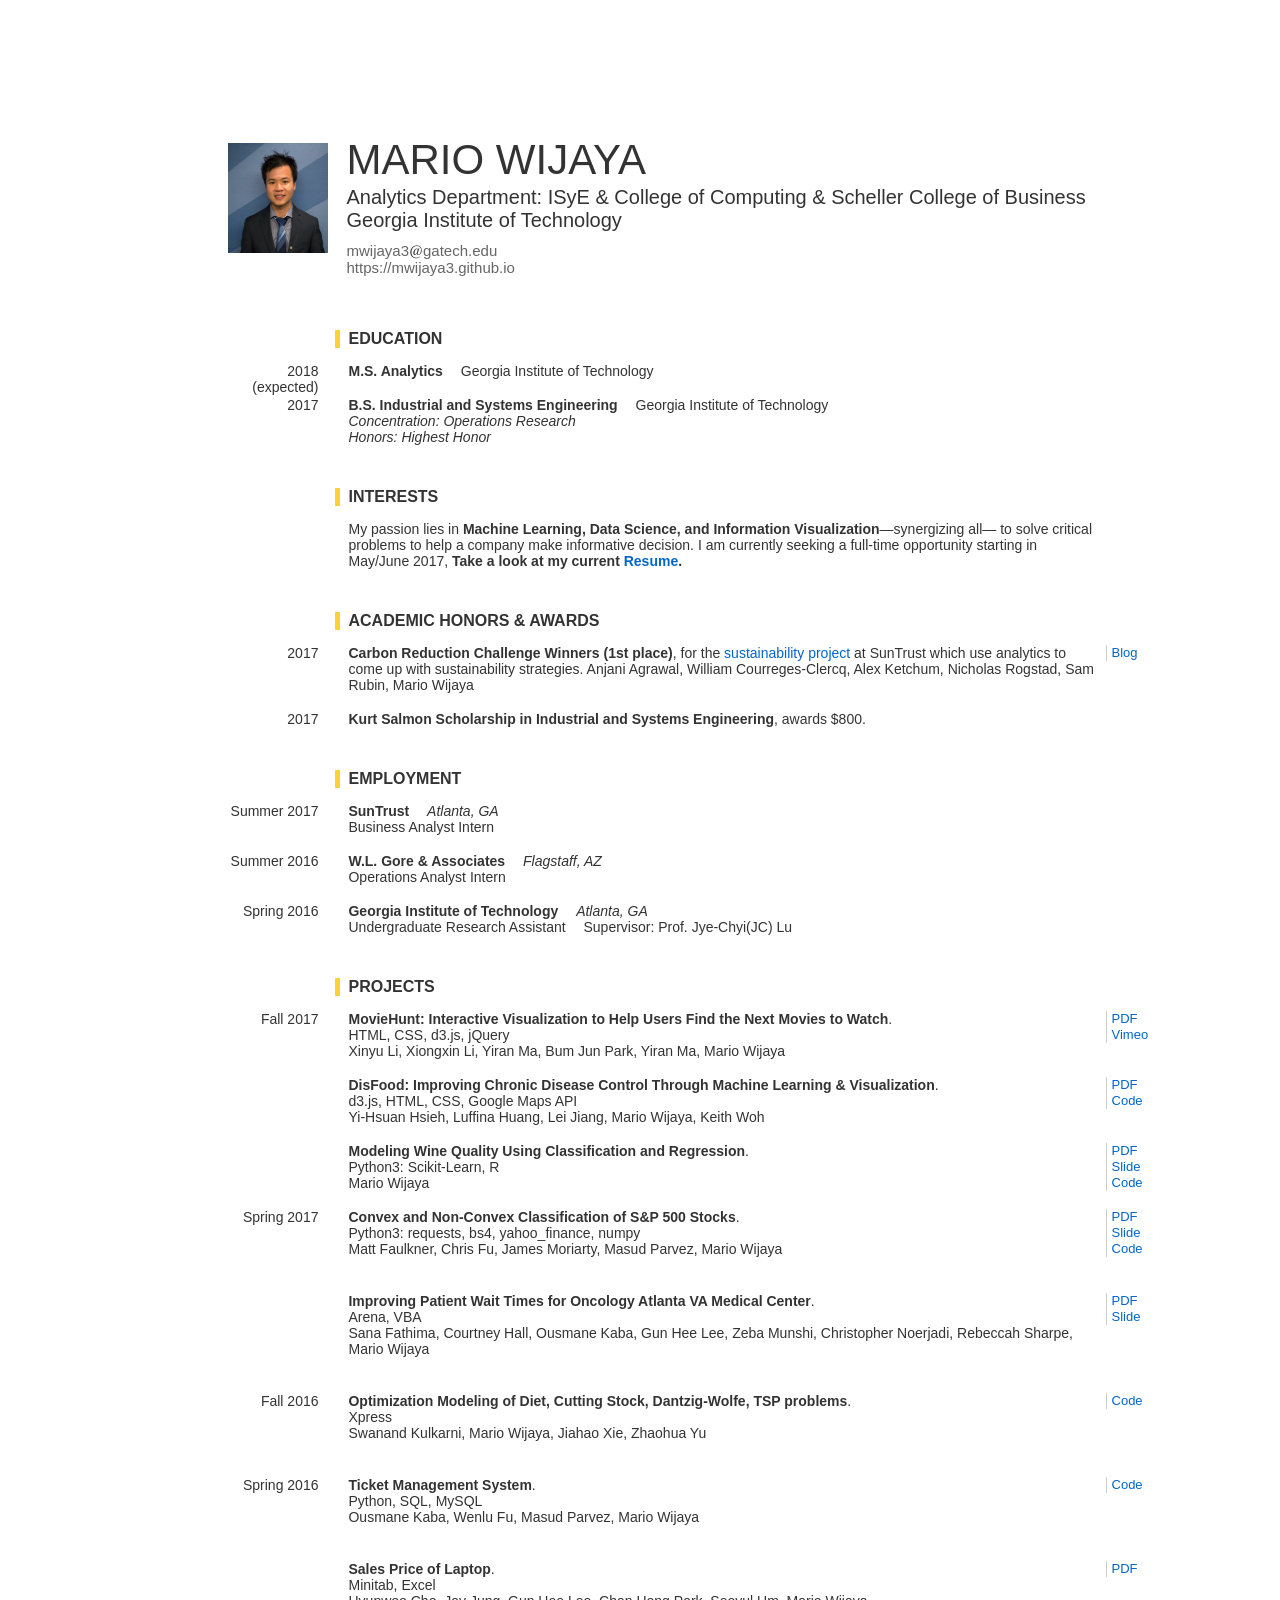
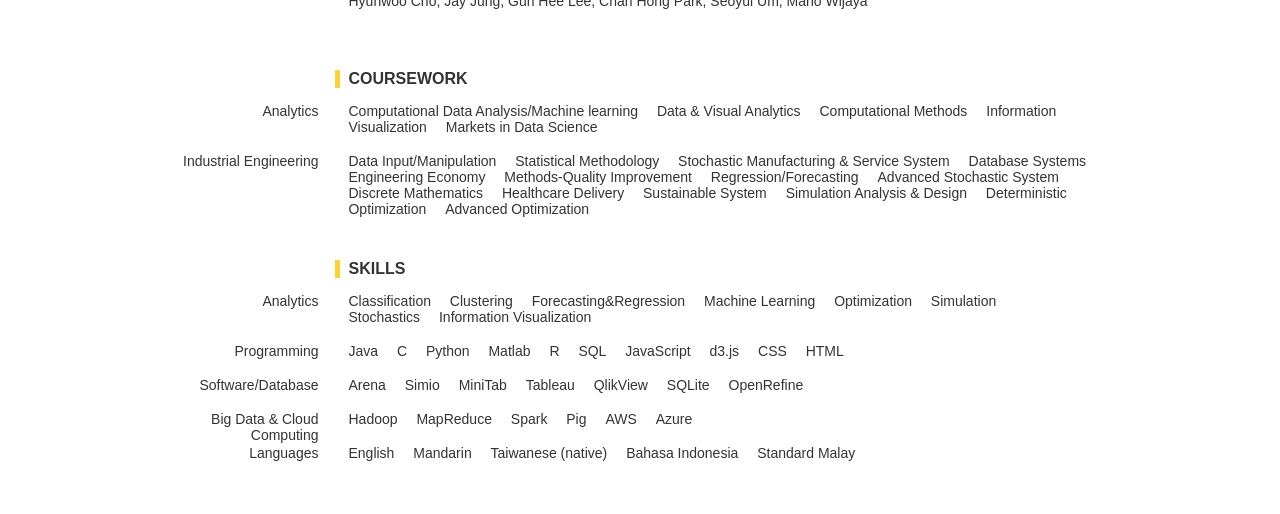
==== index.html @ 20cf36c2 "update" ====
<!DOCTYPE html PUBLIC "-//W3C//DTD XHTML 1.0 Transitional//EN" "http://www.w3.org/TR/xhtml1/DTD/xhtml1-transitional.dtd">
<!-- saved from url=(0032)http://www.cs.cmu.edu/~dchau/cv/ -->
<html xmlns="http://www.w3.org/1999/xhtml"><head><meta http-equiv="Content-Type" content="text/html; charset=UTF-8">

<title>Mario's CV</title>
<link rel="stylesheet" type="text/css" href="./Mario&#39;s CV_files/reset-min.css">
<link href="./Mario&#39;s CV_files/cv.css" rel="stylesheet" type="text/css">
<link rel="stylesheet" href="./Mario&#39;s CV_files/cv_print.css" type="text/css" media="print">
<style id="style-1-cropbar-clipper">/* Copyright 2014 Evernote Corporation. All rights reserved. */
.en-markup-crop-options {
    top: 18px !important;
    left: 50% !important;
    margin-left: -100px !important;
    width: 200px !important;
    border: 2px rgba(255,255,255,.38) solid !important;
    border-radius: 4px !important;
}

.en-markup-crop-options div div:first-of-type {
    margin-left: 0px !important;
}
</style></head>

<body>
<div id="cv_main">
  <div style="height:260px; position:relative;"> <img src="./Mario&#39;s CV_files/mario.jpg" width="100" height="110" style="position:absolute; left: 50px; top: 103px;"> <span style="font-size:42px; text-transform:uppercase; display:block; position:absolute; left: 168px; top: 96px;"> Mario Wijaya </span>
    <!--<div style="padding-left:6px; border-left: 1px #b2b2b2 solid; position:absolute; top: 105px; left: 429px; font-size:14px"><span style="color:#b2b2b2;">Legal name:</span><br>
    <span style="color:#666">Duen Horng Chau</span></div>-->
    <div style="font-size:20px; position:absolute; left: 168px; top: 146px;">
    Analytics Department: ISyE &amp; College of Computing &amp; Scheller College of Business<br>
        Georgia Institute of Technology<br>
        </div>
      <div style="font-size:15px; position:absolute; left: 168px; top: 202px; color:#666;">
      mwijaya3<img class="at" src="./Mario&#39;s CV_files/a.gif" width="14" height="14">gatech.edu <br>
      <a href="https://mwijaya3.github.io" style="text-decoration: none; color:#666;">https://mwijaya3.github.io</a>
    </div>
  </div>

  <h1>Education</h1>
  <ol>
    <li> <span class="left">2018<br>
      (expected)</span> <strong>M.S. Analytics</strong><span class="space"> </span>Georgia Institute of Technology<br>
    <li> <span class="left">2017</span> <strong>B.S. Industrial and Systems Engineering <span class="space"> </span></strong>Georgia Institute of Technology<br>
      <em>Concentration: Operations Research</em><br>
      <em>Honors: Highest Honor</em>
    </li>

  </ol>


    <h1>Interests</h1>
  <ol>
    <li>My passion lies in <strong>Machine Learning, Data Science, and Information Visualization</strong>—synergizing all— to solve critical problems to help a company make informative decision. I am currently seeking a full-time opportunity starting in May/June 2017, <strong> Take a look at my current <a href="./Mario&#39;s CV_files/Wijaya_Mario_Resume.pdf" target="_blank">Resume</a>.</strong></li>
  </ol>

  <h1>ACADEMIC Honors &amp; Awards</h1>
<ol>
<li><span class="left">2017</span>
  <div class="paper_links"> <a href="https://www.scheller.gatech.edu/centers-initiatives/ray-c-anderson-center-for-sustainable-business/blog/posts/9-7-17_Unlocking-Sustainability-Through-Analytics-at-SunTrust.html" target="_blank">Blog</a><br></div>
  <strong>Carbon Reduction Challenge Winners (1st place)</strong>, for the <a href="http://www.raycandersonfoundation.org/articles/carbon-reduction-challenge-winners-announced-at-georgia-tech" target="_blank">sustainability project</a> at SunTrust which use analytics to come up with sustainability strategies. Anjani Agrawal, William Courreges-Clercq, Alex Ketchum, Nicholas Rogstad, Sam Rubin, Mario Wijaya </li>
<li><span class="left">2017</span><strong>Kurt Salmon Scholarship in Industrial and Systems Engineering</strong>,  awards $800.</li>
</ol>


  <h1>Employment</h1>
  <ol>
    <li><span class="left">Summer 2017</span><strong>SunTrust</strong><span class="space"> </span><em>Atlanta, GA</em><br>
      Business Analyst Intern</li>
    <li><span class="left">Summer 2016</span><strong>W.L. Gore & Associates</strong><span class="space"> </span> <em>Flagstaff, AZ</em><br>
      Operations Analyst Intern</li>
    <li><span class="left">Spring 2016</span><strong>Georgia Institute of Technology</strong><span class="space"> </span><em>Atlanta, GA</em><br>
      Undergraduate Research Assistant<span class="space"> </span>Supervisor: Prof. Jye-Chyi(JC) Lu</li>
  </ol>

  <h1> Projects</h1>
  <ol>

    <li><span class="left">Fall 2017</span>
      <div class="paper_links"> <a href="./Mario&#39;s CV_files/MovieHunt.pdf" target="_blank">PDF</a><br>
        <a href="https://vimeo.com/246214106" target="_blank">Vimeo</a> </div>
      <strong>MovieHunt: Interactive Visualization to Help Users Find the Next Movies to Watch</strong>.<br>HTML, CSS, d3.js, jQuery<br>
      Xinyu Li, Xiongxin Li, Yiran Ma, Bum Jun Park, Yiran Ma, Mario Wijaya </li>
    <li>
      <div class="paper_links"> <a href="./Mario&#39;s CV_files/DisFood.pdf" target="_blank">PDF</a><br>
        <a href="https://github.com/mwijaya3/DisFood" target="_blank">Code</a> </div>
      <strong>DisFood: Improving Chronic Disease Control Through Machine Learning &amp; Visualization</strong>.<br> d3.js, HTML, CSS, Google Maps API<br>
      Yi-Hsuan Hsieh, Luffina Huang, Lei Jiang, Mario Wijaya, Keith Woh</li>
    <li>
      <div class="paper_links"> <a href="./Mario&#39;s CV_files/WineQuality.pdf" target="_blank">PDF</a><br>
      <a href="./Mario&#39;s CV_files/Wine_Slides.pdf" target="_blank">Slide</a><br>
      <a href="https://github.com/mwijaya3/Wine_Quality" target="_blank">Code</a> </div>
      <strong>Modeling Wine Quality Using Classification and Regression</strong>. <br>
      Python3: Scikit-Learn, R<br>
      Mario Wijaya</li>
    <li><span class="left">Spring 2017</span>
      <div class="paper_links"> <a href="./Mario&#39;s CV_files/SP500.pdf" target="_blank">PDF</a><br>
        <a href="./Mario&#39;s CV_files/SP500_Slides.pdf" target="_blank">Slide</a><br>
        <a href="https://github.com/mwijaya3/SP_500" target="_blank">Code</a> </div>
      <strong>Convex and Non-Convex Classification of S&amp;P 500 Stocks</strong>.<br>Python3: requests, bs4, yahoo_finance, numpy<br>
      Matt Faulkner, Chris Fu, James Moriarty, Masud Parvez, Mario Wijaya </li>
    <li>
    <li>
      <div class="paper_links"> <a href="./Mario&#39;s CV_files/VAMC.pdf" target="_blank">PDF</a><br>
       <a href="./Mario&#39;s CV_files/VAMC_Slides.pdf" target="_blank">Slide</a></div>
      <strong>Improving Patient Wait Times for Oncology Atlanta VA Medical Center</strong>.<br>Arena, VBA<br>
      Sana Fathima, Courtney Hall, Ousmane Kaba, Gun Hee Lee, Zeba Munshi, Christopher Noerjadi, Rebeccah Sharpe, Mario Wijaya </li>
    <li>
    <li><span class="left">Fall 2016</span>
      <div class="paper_links"> <a href="https://github.com/mwijaya3/Deterministic_Optimization" target="_blank">Code</a><br></div>
      <strong>Optimization Modeling of Diet, Cutting Stock, Dantzig-Wolfe, TSP problems</strong>.<br>Xpress<br>
      Swanand Kulkarni, Mario Wijaya, Jiahao Xie, Zhaohua Yu</li>
    <li>
    <li><span class="left">Spring 2016</span>
      <div class="paper_links"> <a href="https://github.com/mwijaya3/Train_Database" target="_blank">Code</a><br></div>
      <strong>Ticket Management System</strong>.<br>Python, SQL, MySQL<br>
      Ousmane Kaba, Wenlu Fu, Masud Parvez, Mario Wijaya</li>
    <li>
    <li>
      <div class="paper_links"> <a href="./Mario&#39;s CV_files/Regression_Report.pdf" target="_blank">PDF</a><br></div>
      <strong>Sales Price of Laptop</strong>.<br>Minitab, Excel<br>
      Hyunwoo Cho, Jay Jung, Gun Hee Lee, Chan Hong Park, Seoyul Um, Mario Wijaya
      </li>
    <li>
  </ol>

  <h1>Coursework</h1>
  <ol>
  <li><span class="left">Analytics</span>
    <ul class="flat">
  	<li>Computational Data Analysis/Machine learning</li>
    <li>Data &amp; Visual Analytics</li>
    <li>Computational Methods</li>
    <li>Information Visualization</li>
    <li>Markets in Data Science</li>
  	</ul>
    </li>
    <li><span class="left">Industrial Engineering</span>
      <ul class="flat">
    <li>Data Input/Manipulation</li>
    <li>Statistical Methodology</li>
    <li>Stochastic Manufacturing &amp; Service System</li>
    <li>Database Systems</li>
    <li>Engineering Economy</li>
    <li>Methods-Quality Improvement</li>
    <li>Regression/Forecasting</li>
    <li>Advanced Stochastic System</li>
    <li>Discrete Mathematics</li>
    <li>Healthcare Delivery</li>
    <li>Sustainable System</li>
    <li>Simulation Analysis &amp; Design</li>
    <li>Deterministic Optimization</li>
    <li>Advanced Optimization</li>
  	</ul>
    </li>
  </ol>
  <h1>Skills</h1>
  <ol>
    <li><span class="left">Analytics</span>
      <ul class="flat">
        <li>Classification</li>
        <li>Clustering</li>
        <li>Forecasting&amp;Regression</li>
        <li>Machine Learning</li>
        <li>Optimization</li>
        <li>Simulation</li>
        <li>Stochastics</li>
        <li>Information Visualization</li>
      </ul>
    </li>
    <li><span class="left">Programming</span>
      <ul class="flat">
        <li>Java</li>
        <li>C</li>
        <li>Python</li>
        <li>Matlab</li>
        <li>R</li>
        <li>SQL</li>
        <li>JavaScript</li>
        <li>d3.js</li>
        <li>CSS</li>
        <li>HTML</li>
      </ul>
    </li><li><span class="left">Software/Database</span>
      <ul class="flat">
        <li>Arena</li>
        <li>Simio</li>
        <li>MiniTab</li>
        <li>Tableau</li>
        <li>QlikView</li>
        <li>SQLite</li>
        <li>OpenRefine</li>
      </ul>
     </li><li><span class="left">Big Data &amp; Cloud Computing</span>
      <ul class="flat">
        <li>Hadoop</li>
        <li>MapReduce</li>
        <li>Spark</li>
        <li>Pig</li>
        <li>AWS</li>
        <li>Azure</li>
      </ul>
    </li><li><span class="left">Languages</span>
      <ul class="flat">
        <li>English</li>
        <li>Mandarin</li>
        <li>Taiwanese (native)</li>
        <li>Bahasa Indonesia</li>
        <li>Standard Malay</li>
      </ul>
    </li>
  </ol>

</div>


</body></html>
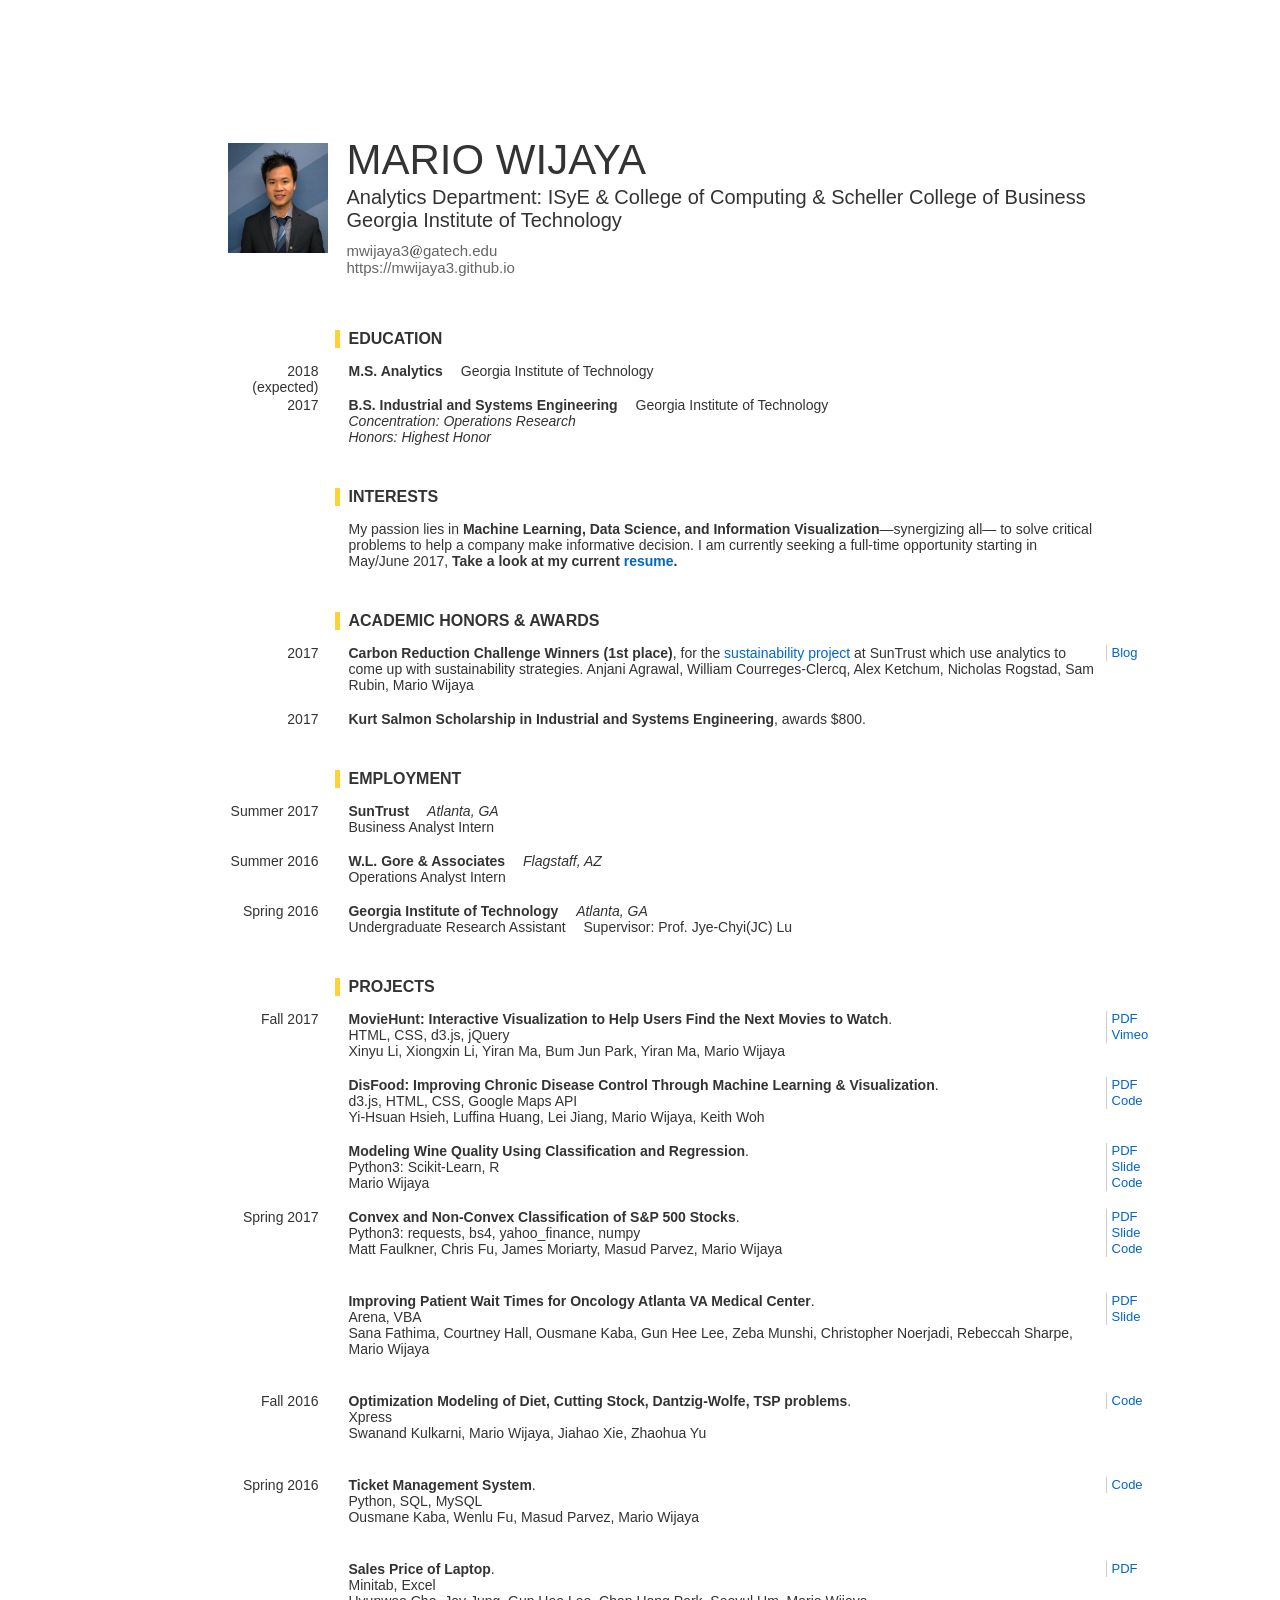
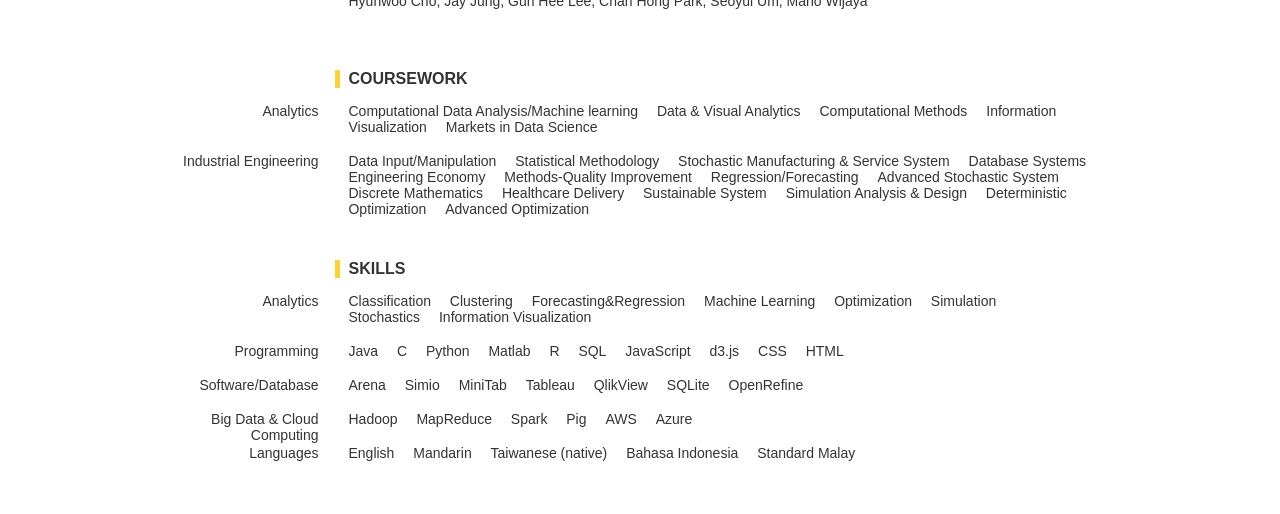
==== commit 82af2fe4: "update" ====
--- a/index.html
+++ b/index.html
@@ -50,7 +50,7 @@
 
     <h1>Interests</h1>
   <ol>
-    <li>My passion lies in <strong>Machine Learning, Data Science, and Information Visualization</strong>—synergizing all— to solve critical problems to help a company make informative decision. I am currently seeking a full-time opportunity starting in May/June 2017, <strong> Take a look at my current <a href="./Mario&#39;s CV_files/Wijaya_Mario_Resume.pdf" target="_blank">Resume</a>.</strong></li>
+    <li>My passion lies in <strong>Machine Learning, Data Science, and Information Visualization</strong>—synergizing all— to solve critical problems to help a company make informative decision. I am currently seeking a full-time opportunity starting in May/June 2017, <strong> Take a look at my current <a href="./Mario&#39;s CV_files/Wijaya_Mario_Resume.pdf" target="_blank">resume</a>.</strong></li>
   </ol>
 
   <h1>ACADEMIC Honors &amp; Awards</h1>
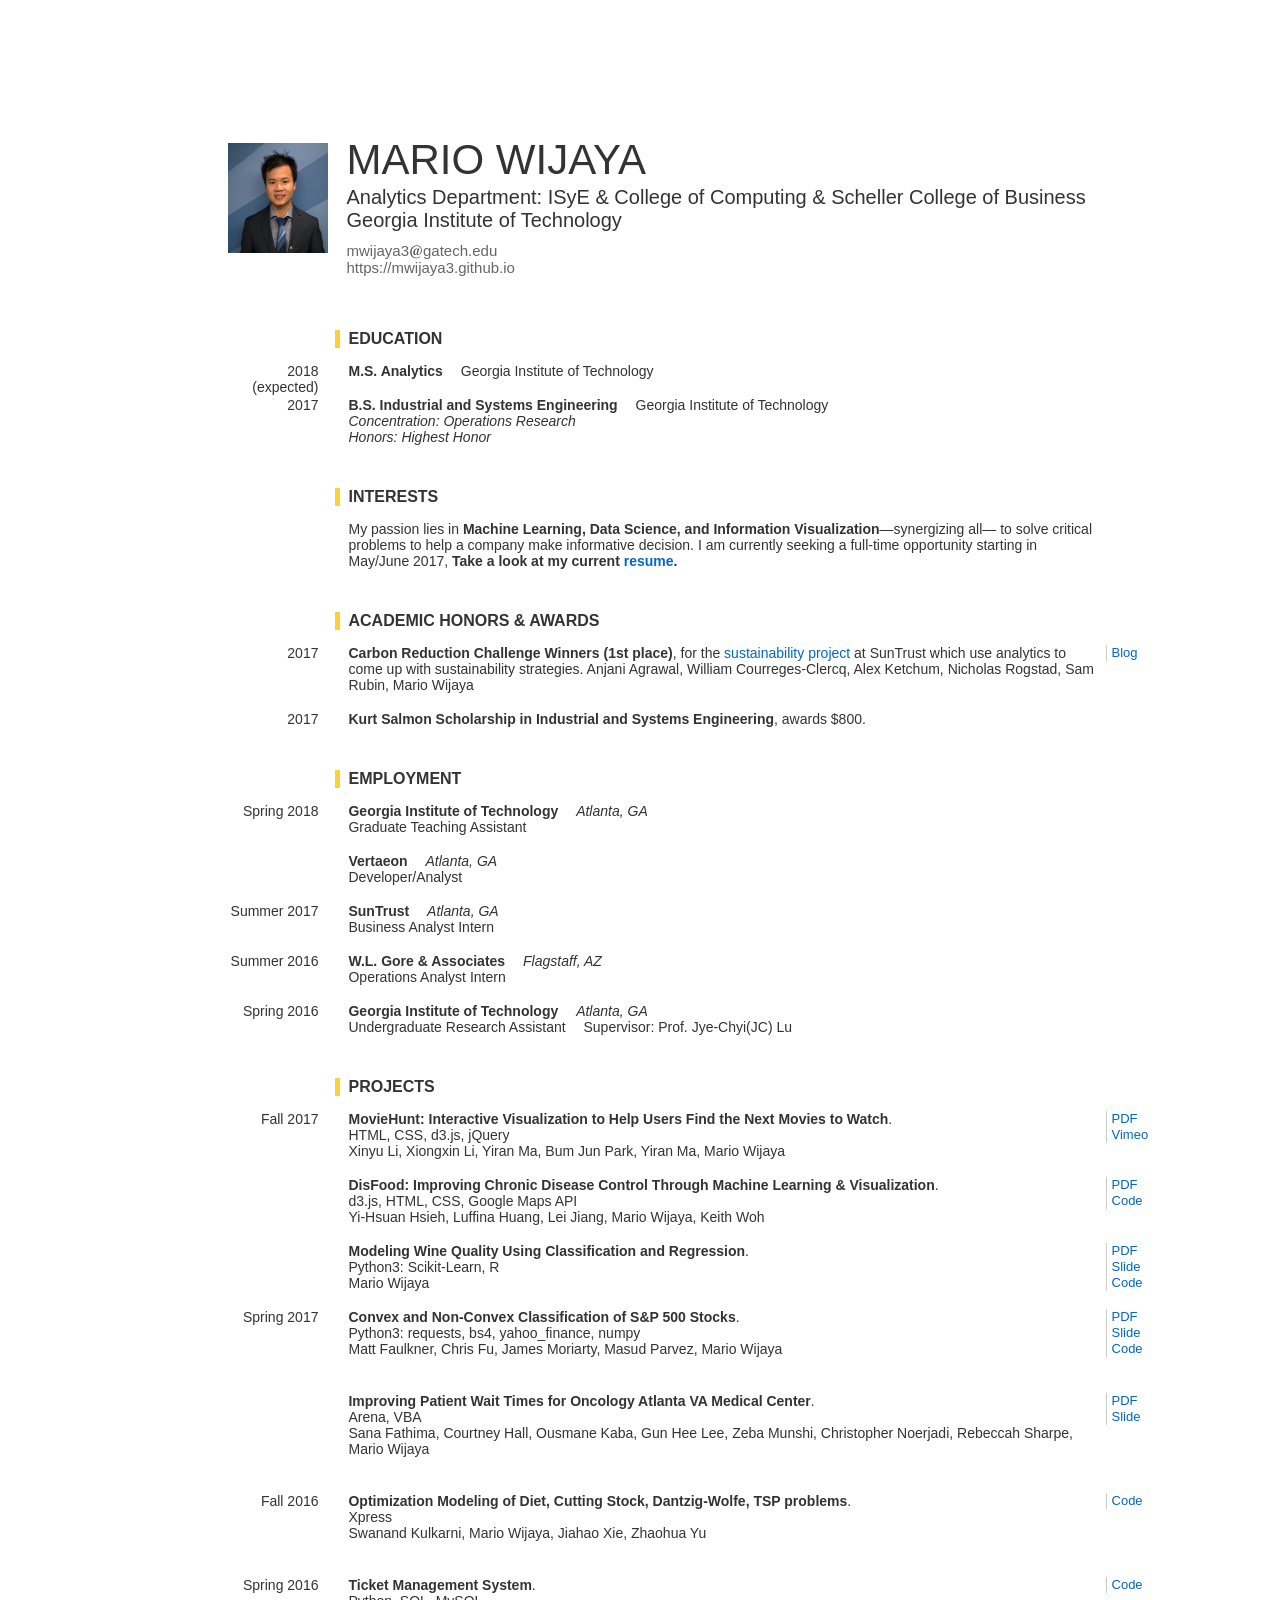
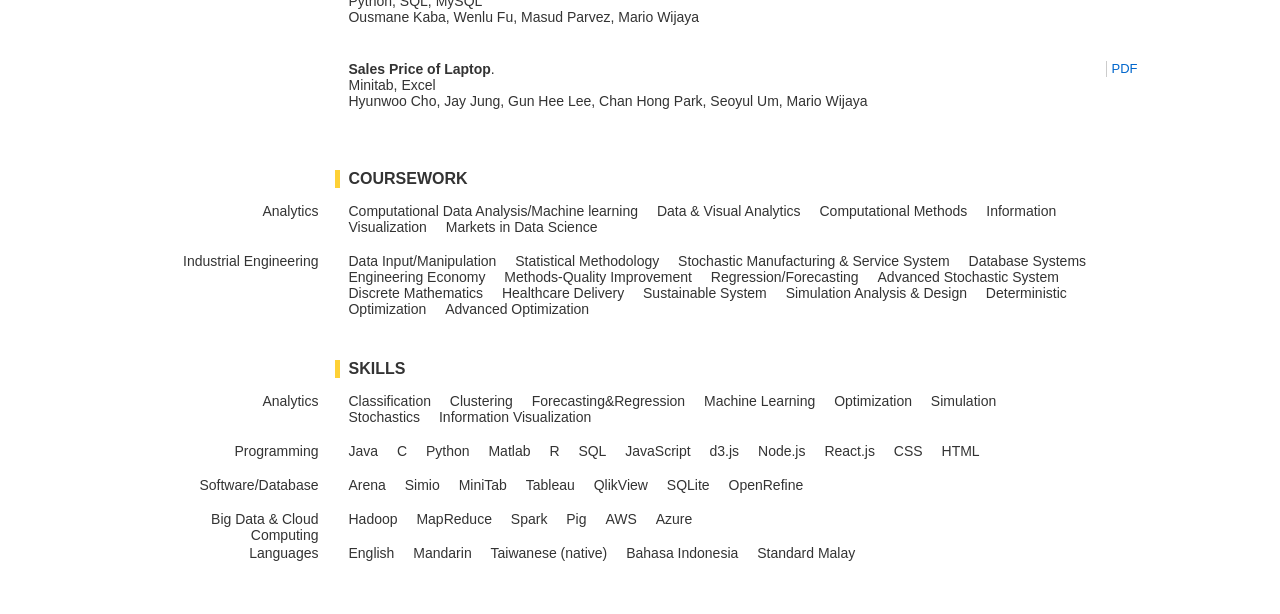
==== commit 310baaa1: "update" ====
--- a/index.html
+++ b/index.html
@@ -64,6 +64,10 @@
 
   <h1>Employment</h1>
   <ol>
+    <li><span class="left">Spring 2018</span><strong>Georgia Institute of Technology</strong><span class="space"> </span><em>Atlanta, GA</em><br>
+      Graduate Teaching Assistant</li>
+    <li><span class="left"></span><strong>Vertaeon</strong><span class="space"> </span><em>Atlanta, GA</em><br>
+      Developer/Analyst</li>
     <li><span class="left">Summer 2017</span><strong>SunTrust</strong><span class="space"> </span><em>Atlanta, GA</em><br>
       Business Analyst Intern</li>
     <li><span class="left">Summer 2016</span><strong>W.L. Gore & Associates</strong><span class="space"> </span> <em>Flagstaff, AZ</em><br>
@@ -177,6 +181,8 @@
         <li>SQL</li>
         <li>JavaScript</li>
         <li>d3.js</li>
+        <li>Node.js</li>
+        <li>React.js</li>
         <li>CSS</li>
         <li>HTML</li>
       </ul>
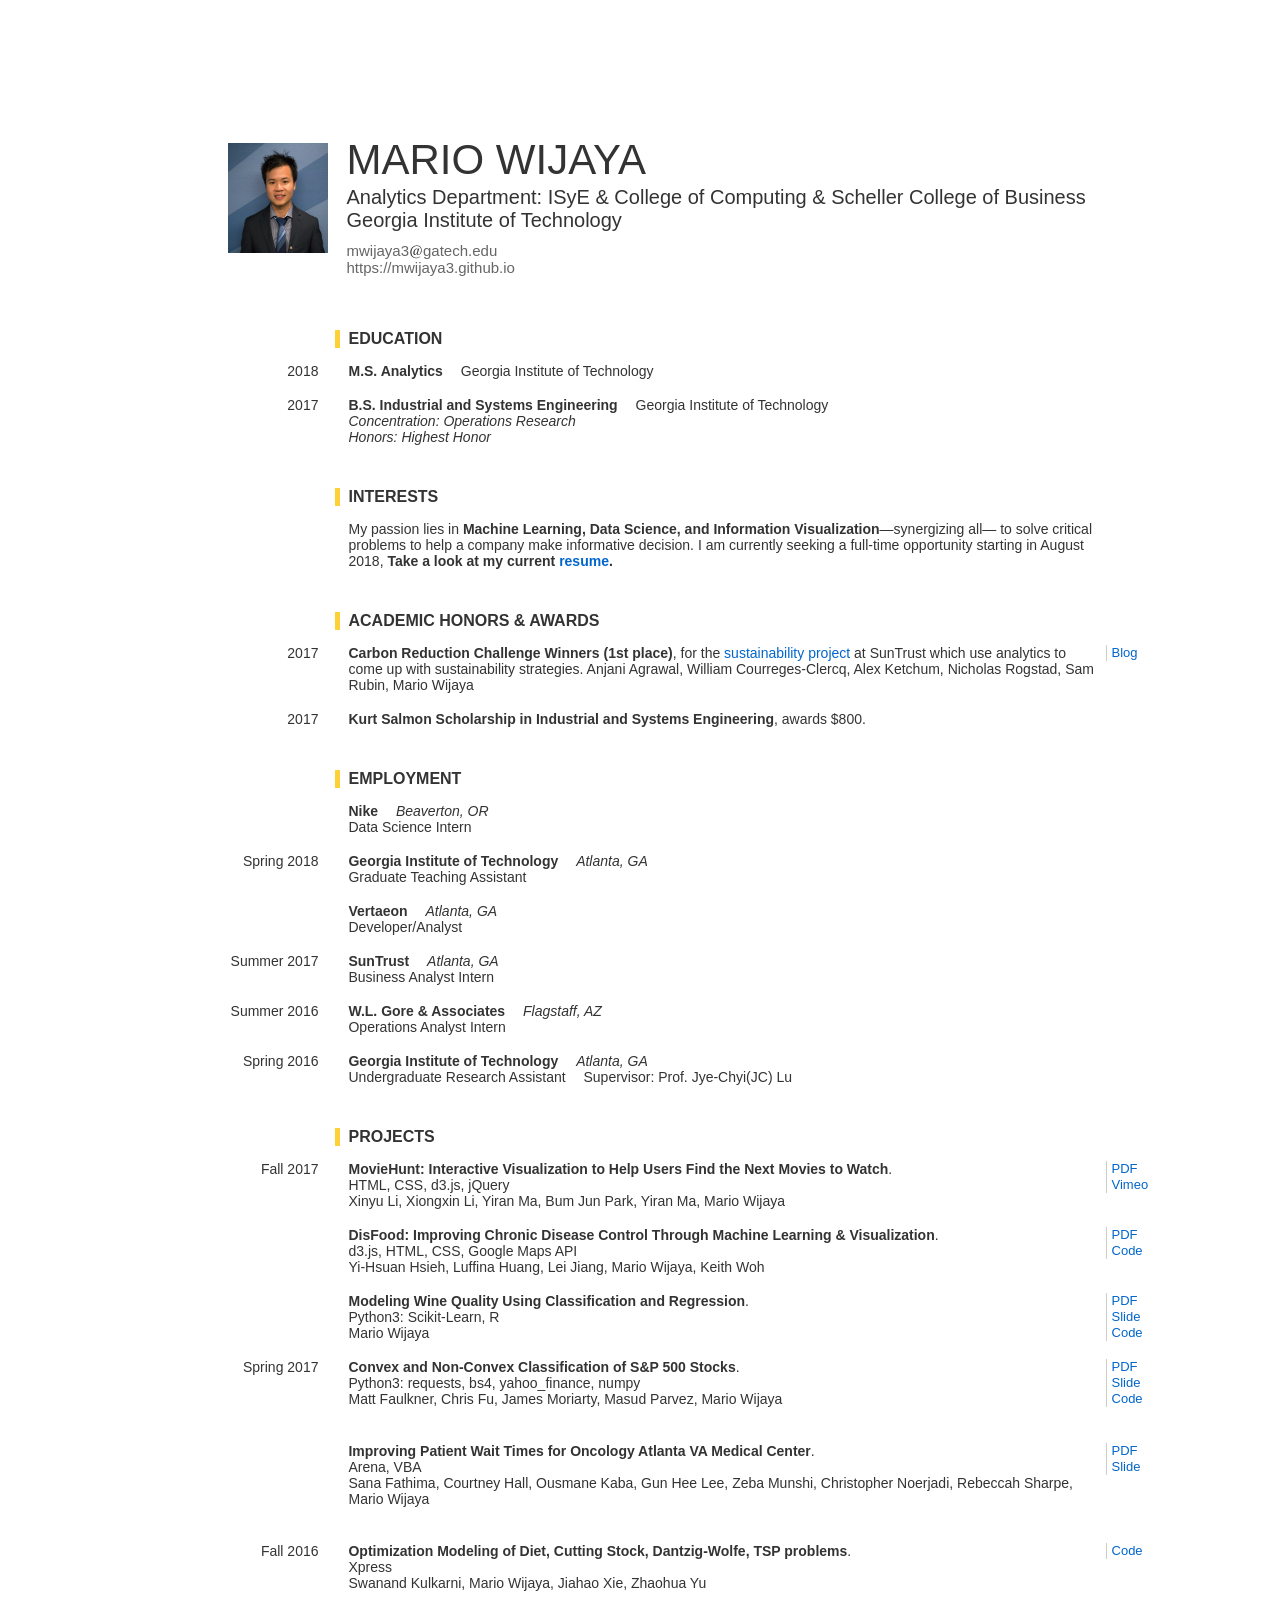
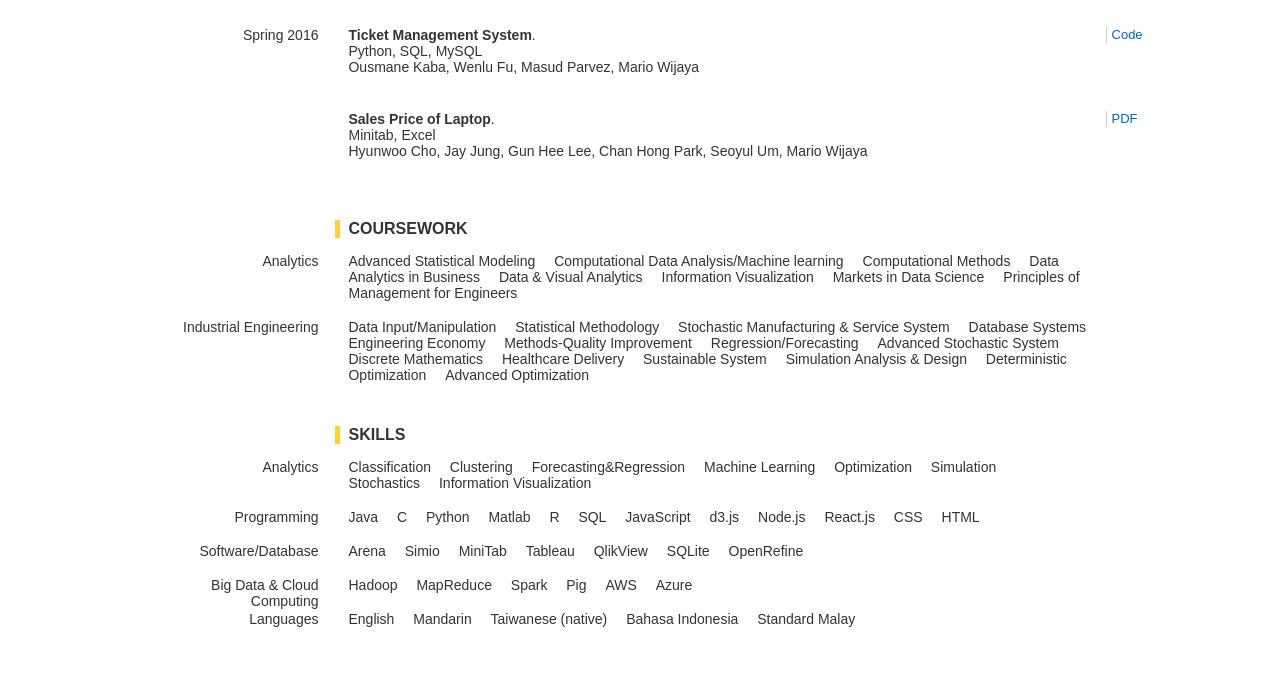
==== commit ce3728cd: "Update index.html" ====
--- a/index.html
+++ b/index.html
@@ -39,7 +39,7 @@
   <h1>Education</h1>
   <ol>
     <li> <span class="left">2018<br>
-      (expected)</span> <strong>M.S. Analytics</strong><span class="space"> </span>Georgia Institute of Technology<br>
+      </span> <strong>M.S. Analytics</strong><span class="space"> </span>Georgia Institute of Technology<br>
     <li> <span class="left">2017</span> <strong>B.S. Industrial and Systems Engineering <span class="space"> </span></strong>Georgia Institute of Technology<br>
       <em>Concentration: Operations Research</em><br>
       <em>Honors: Highest Honor</em>
@@ -50,7 +50,7 @@
 
     <h1>Interests</h1>
   <ol>
-    <li>My passion lies in <strong>Machine Learning, Data Science, and Information Visualization</strong>—synergizing all— to solve critical problems to help a company make informative decision. I am currently seeking a full-time opportunity starting in May/June 2017, <strong> Take a look at my current <a href="./Mario&#39;s CV_files/Wijaya_Mario_Resume.pdf" target="_blank">resume</a>.</strong></li>
+    <li>My passion lies in <strong>Machine Learning, Data Science, and Information Visualization</strong>—synergizing all— to solve critical problems to help a company make informative decision. I am currently seeking a full-time opportunity starting in August 2018, <strong> Take a look at my current <a href="./Mario&#39;s CV_files/Wijaya_Mario_Resume.pdf" target="_blank">resume</a>.</strong></li>
   </ol>
 
   <h1>ACADEMIC Honors &amp; Awards</h1>
@@ -64,6 +64,8 @@
 
   <h1>Employment</h1>
   <ol>
+    <li><span class="left"></span><strong>Nike</strong><span class="space"> </span><em>Beaverton, OR</em><br>
+      Data Science Intern</li>
     <li><span class="left">Spring 2018</span><strong>Georgia Institute of Technology</strong><span class="space"> </span><em>Atlanta, GA</em><br>
       Graduate Teaching Assistant</li>
     <li><span class="left"></span><strong>Vertaeon</strong><span class="space"> </span><em>Atlanta, GA</em><br>
@@ -131,11 +133,14 @@
   <ol>
   <li><span class="left">Analytics</span>
     <ul class="flat">
+    <li>Advanced Statistical Modeling</li>
   	<li>Computational Data Analysis/Machine learning</li>
+    <li>Computational Methods</li>
+    <li>Data Analytics in Business</li>
     <li>Data &amp; Visual Analytics</li>
-    <li>Computational Methods</li>
     <li>Information Visualization</li>
     <li>Markets in Data Science</li>
+    <li>Principles of Management for Engineers</li>
   	</ul>
     </li>
     <li><span class="left">Industrial Engineering</span>
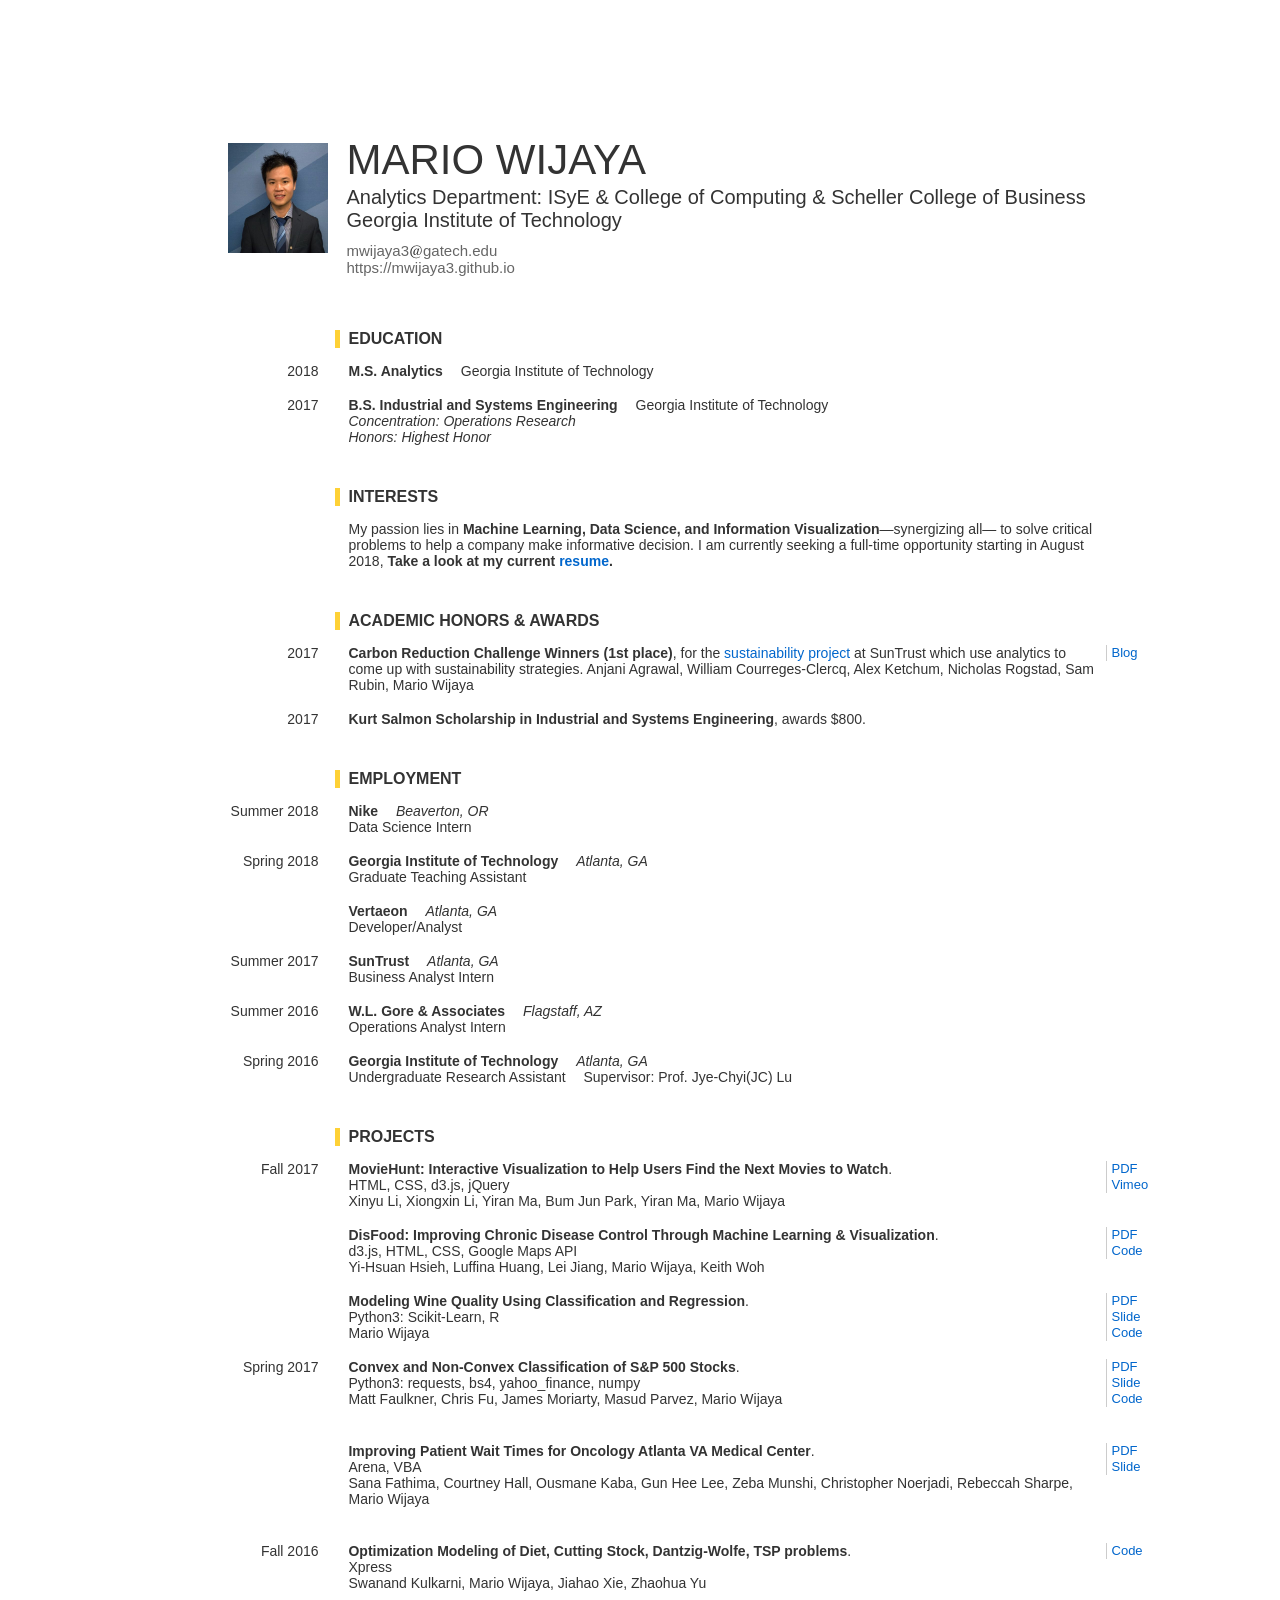
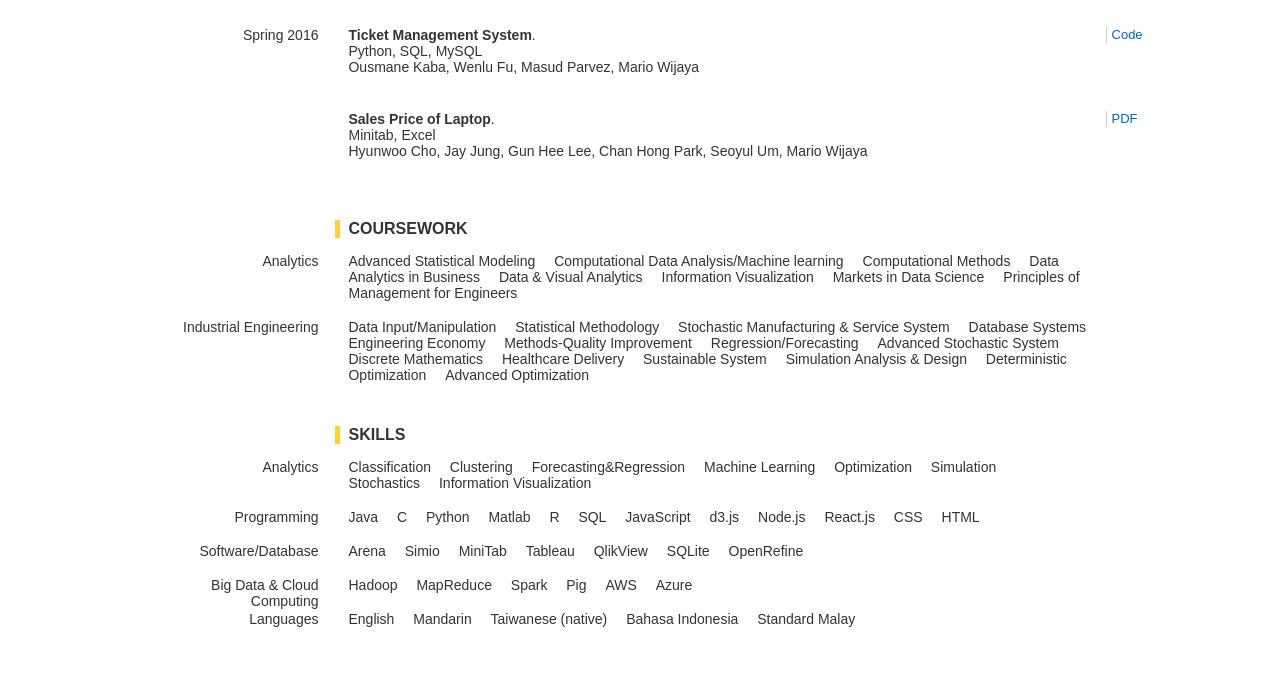
==== commit e6c39279: "Update index.html" ====
--- a/index.html
+++ b/index.html
@@ -64,7 +64,7 @@
 
   <h1>Employment</h1>
   <ol>
-    <li><span class="left"></span><strong>Nike</strong><span class="space"> </span><em>Beaverton, OR</em><br>
+    <li><span class="left">Summer 2018</span><strong>Nike</strong><span class="space"> </span><em>Beaverton, OR</em><br>
       Data Science Intern</li>
     <li><span class="left">Spring 2018</span><strong>Georgia Institute of Technology</strong><span class="space"> </span><em>Atlanta, GA</em><br>
       Graduate Teaching Assistant</li>
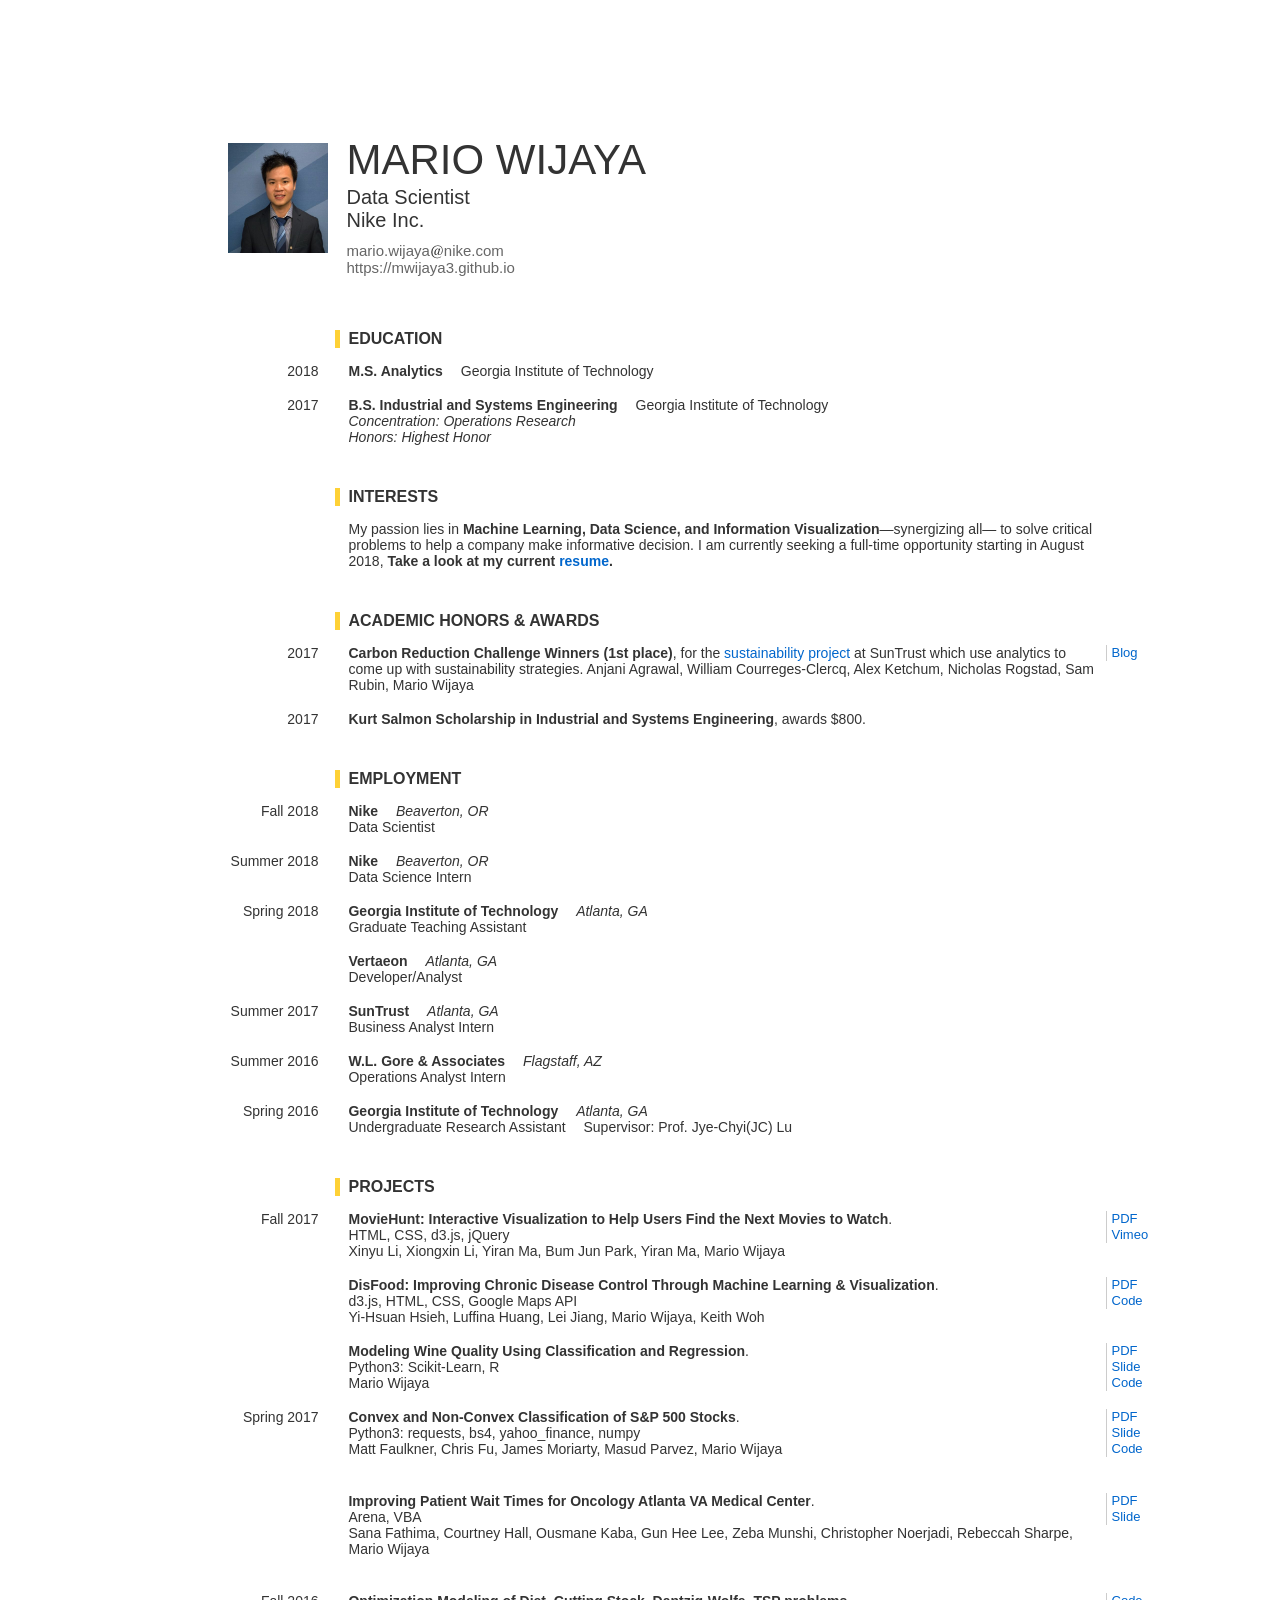
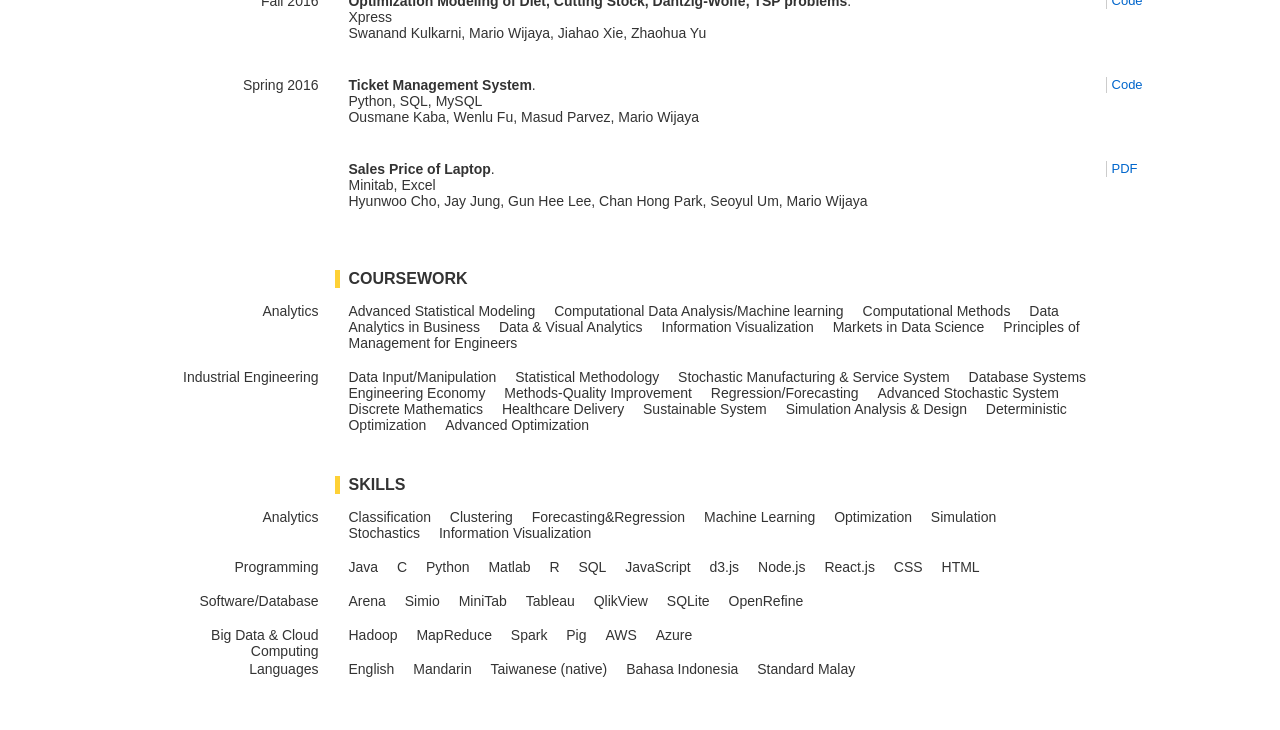
==== commit 2e1ba34c: "update" ====
--- a/index.html
+++ b/index.html
@@ -27,11 +27,11 @@
     <!--<div style="padding-left:6px; border-left: 1px #b2b2b2 solid; position:absolute; top: 105px; left: 429px; font-size:14px"><span style="color:#b2b2b2;">Legal name:</span><br>
     <span style="color:#666">Duen Horng Chau</span></div>-->
     <div style="font-size:20px; position:absolute; left: 168px; top: 146px;">
-    Analytics Department: ISyE &amp; College of Computing &amp; Scheller College of Business<br>
-        Georgia Institute of Technology<br>
+    Data Scientist<br>
+        Nike Inc.<br>
         </div>
       <div style="font-size:15px; position:absolute; left: 168px; top: 202px; color:#666;">
-      mwijaya3<img class="at" src="./Mario&#39;s CV_files/a.gif" width="14" height="14">gatech.edu <br>
+      mario.wijaya<img class="at" src="./Mario&#39;s CV_files/a.gif" width="14" height="14">nike.com<br>
       <a href="https://mwijaya3.github.io" style="text-decoration: none; color:#666;">https://mwijaya3.github.io</a>
     </div>
   </div>
@@ -64,6 +64,8 @@
 
   <h1>Employment</h1>
   <ol>
+    <li><span class="left">Fall 2018</span><strong>Nike</strong><span class="space"> </span><em>Beaverton, OR</em><br>
+      Data Scientist</li>
     <li><span class="left">Summer 2018</span><strong>Nike</strong><span class="space"> </span><em>Beaverton, OR</em><br>
       Data Science Intern</li>
     <li><span class="left">Spring 2018</span><strong>Georgia Institute of Technology</strong><span class="space"> </span><em>Atlanta, GA</em><br>
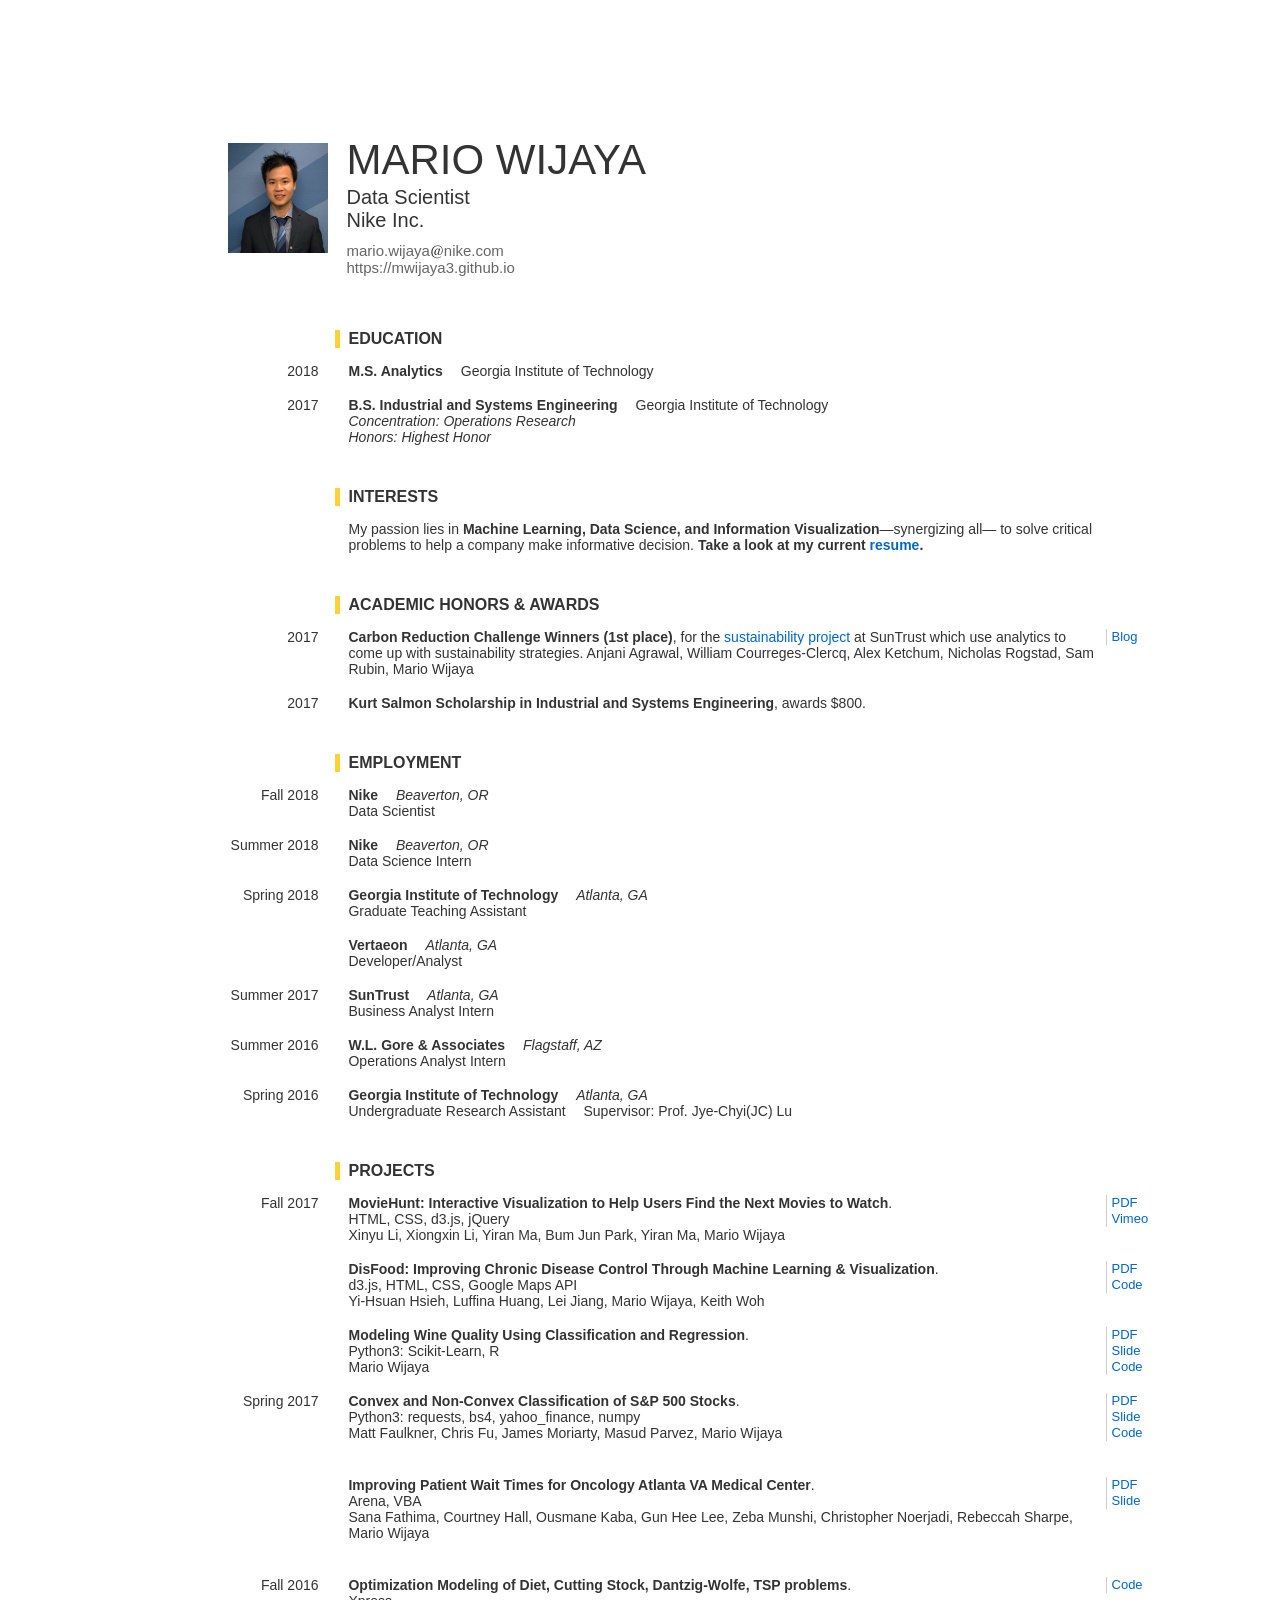
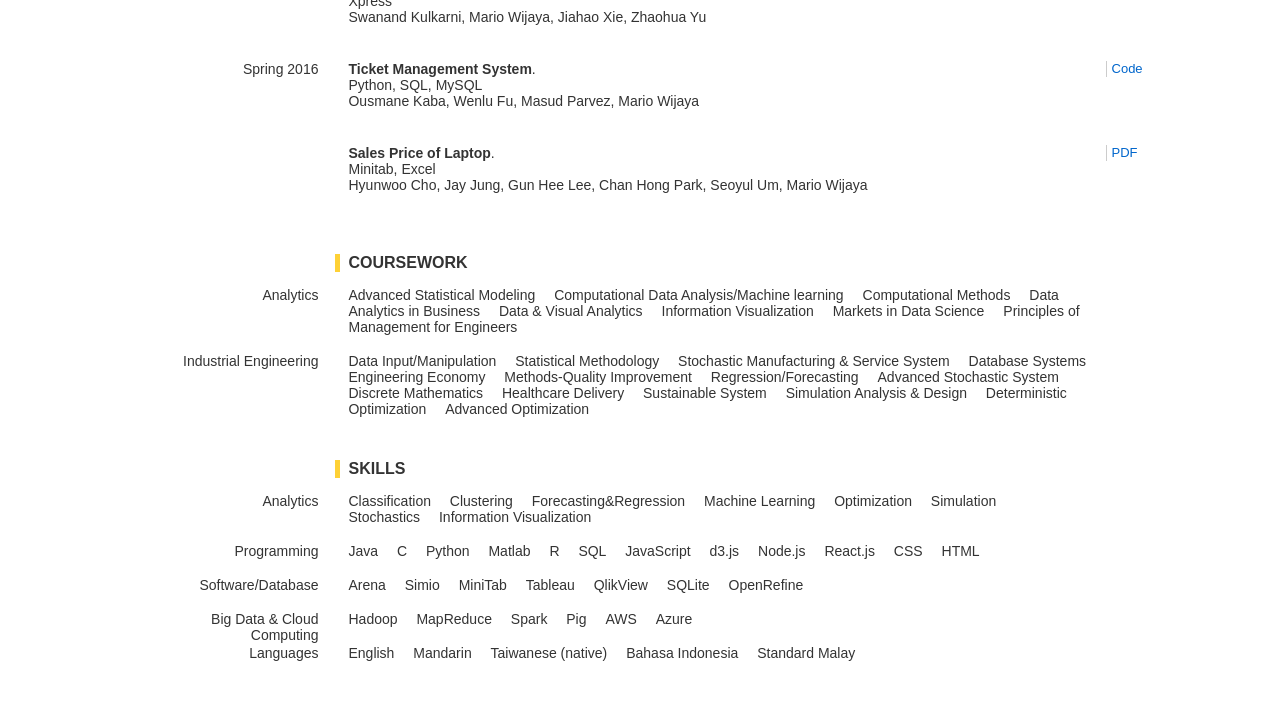
==== commit 7e2d30b7: "update" ====
--- a/index.html
+++ b/index.html
@@ -50,7 +50,7 @@
 
     <h1>Interests</h1>
   <ol>
-    <li>My passion lies in <strong>Machine Learning, Data Science, and Information Visualization</strong>—synergizing all— to solve critical problems to help a company make informative decision. I am currently seeking a full-time opportunity starting in August 2018, <strong> Take a look at my current <a href="./Mario&#39;s CV_files/Wijaya_Mario_Resume.pdf" target="_blank">resume</a>.</strong></li>
+    <li>My passion lies in <strong>Machine Learning, Data Science, and Information Visualization</strong>—synergizing all— to solve critical problems to help a company make informative decision. <strong> Take a look at my current <a href="./Mario&#39;s CV_files/Wijaya_Mario_Resume.pdf" target="_blank">resume</a>.</strong></li>
   </ol>
 
   <h1>ACADEMIC Honors &amp; Awards</h1>
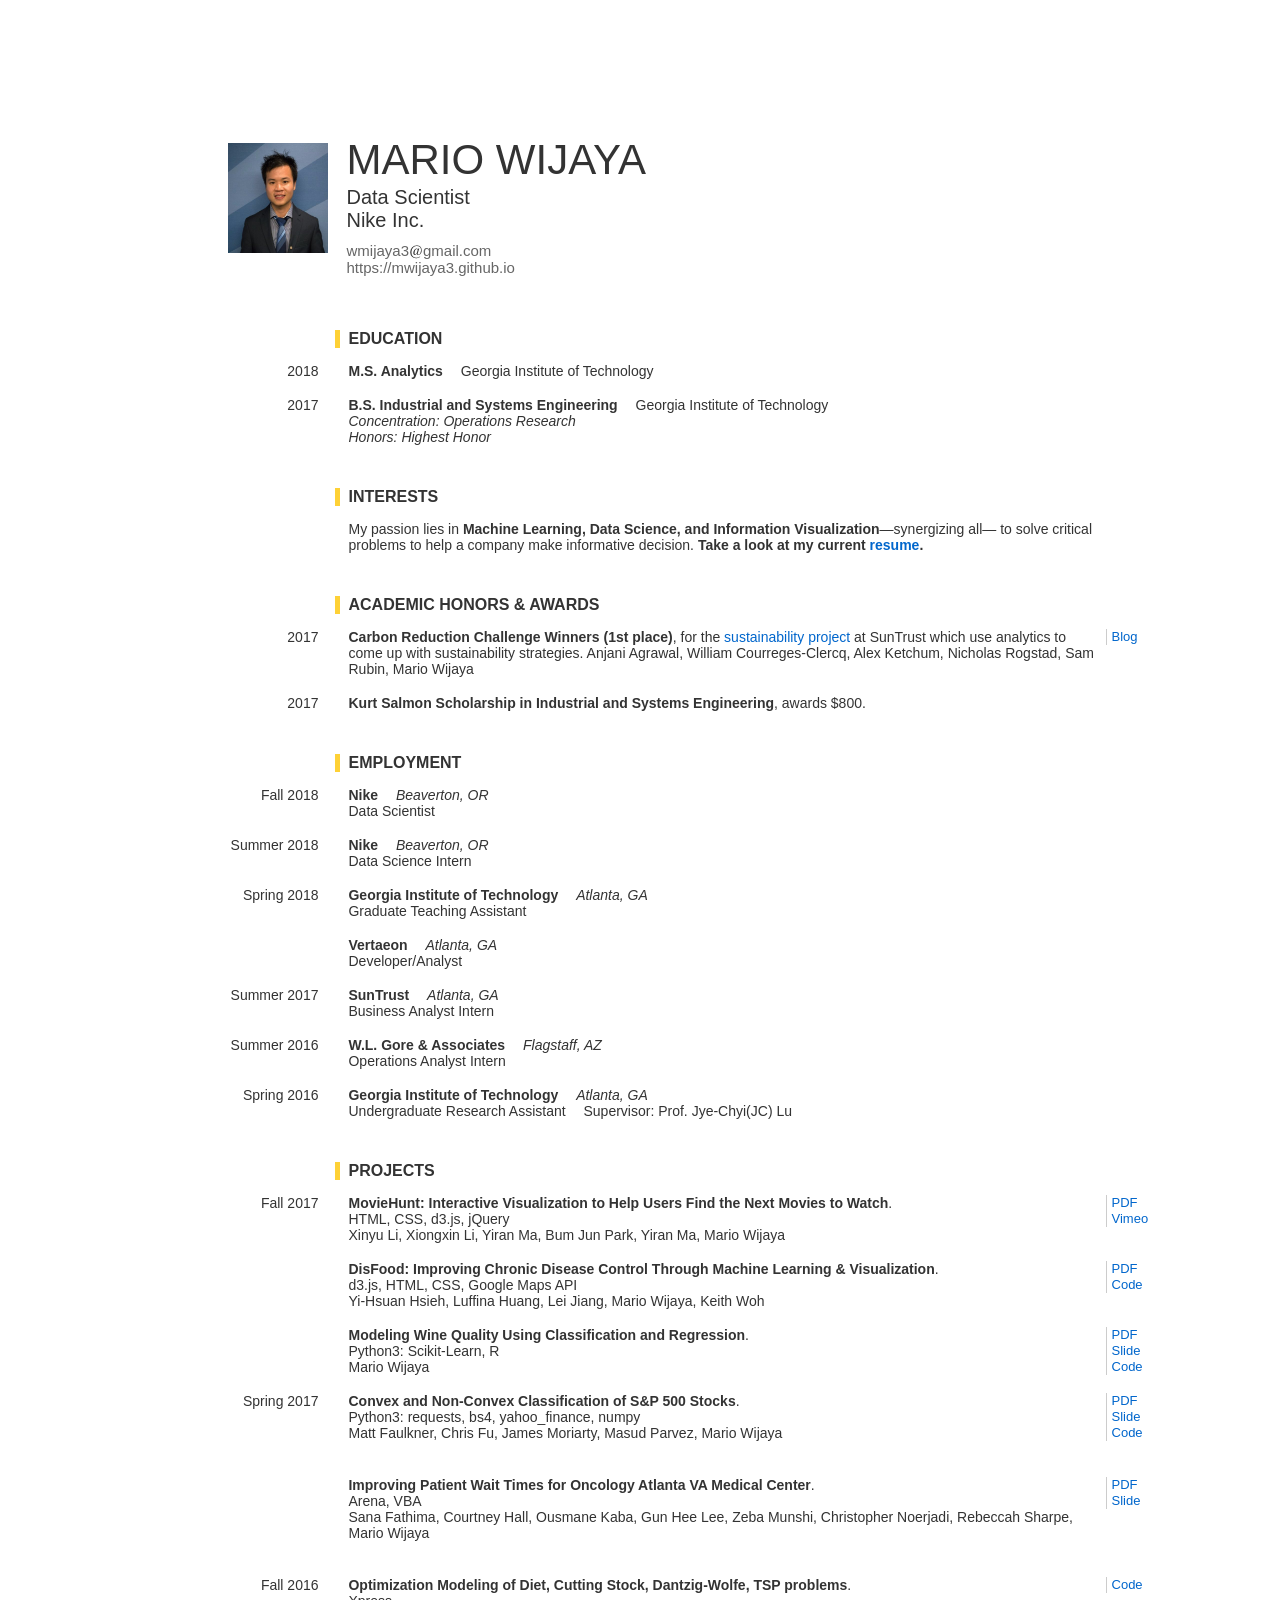
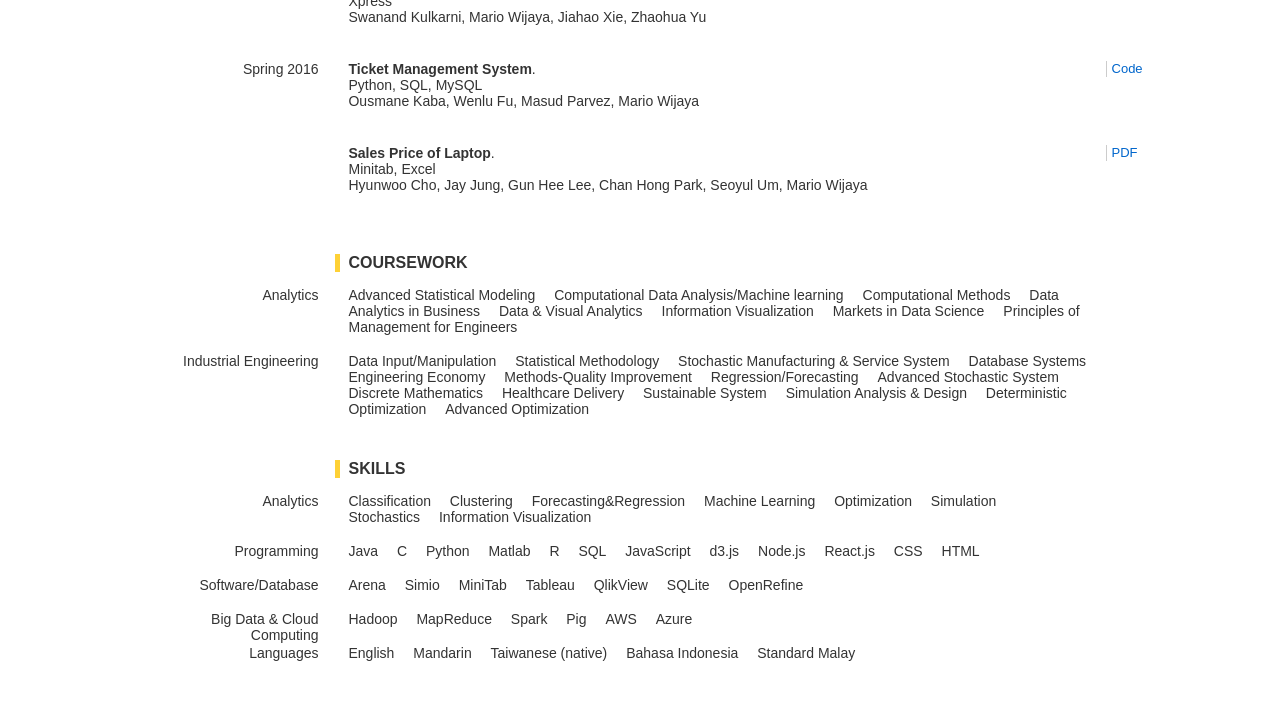
==== commit f57d3119: "update" ====
--- a/index.html
+++ b/index.html
@@ -31,7 +31,7 @@
         Nike Inc.<br>
         </div>
       <div style="font-size:15px; position:absolute; left: 168px; top: 202px; color:#666;">
-      mario.wijaya<img class="at" src="./Mario&#39;s CV_files/a.gif" width="14" height="14">nike.com<br>
+      wmijaya3<img class="at" src="./Mario&#39;s CV_files/a.gif" width="14" height="14">gmail.com<br>
       <a href="https://mwijaya3.github.io" style="text-decoration: none; color:#666;">https://mwijaya3.github.io</a>
     </div>
   </div>
@@ -50,7 +50,7 @@
 
     <h1>Interests</h1>
   <ol>
-    <li>My passion lies in <strong>Machine Learning, Data Science, and Information Visualization</strong>—synergizing all— to solve critical problems to help a company make informative decision. <strong> Take a look at my current <a href="./Mario&#39;s CV_files/Wijaya_Mario_Resume.pdf" target="_blank">resume</a>.</strong></li>
+    <li>My passion lies in <strong>Machine Learning, Data Science, and Information Visualization</strong>—synergizing all— to solve critical problems to help a company make informative decision. <strong> Take a look at my current <a href="./Mario&#39;s CV_files/Wijaya_Mario_CV.pdf" target="_blank">resume</a>.</strong></li>
   </ol>
 
   <h1>ACADEMIC Honors &amp; Awards</h1>
